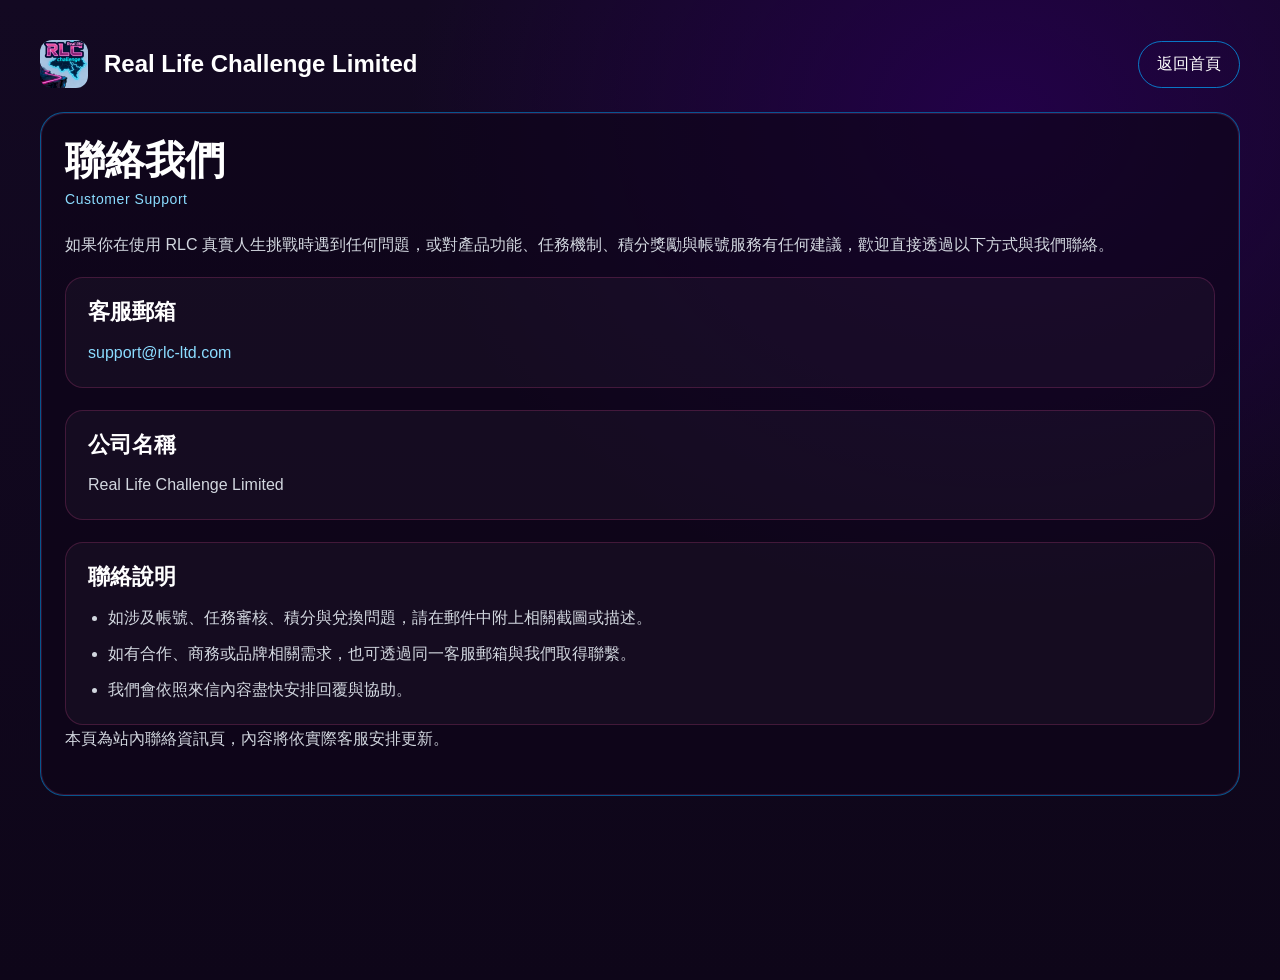
==== contact.html @ 7dcc879f "新增 App 介紹區塊、聯絡我們頁面、法律頁面，全面重構樣式系統與頁面佈局 - 新增 contact.html 獨立聯絡我們頁面（含表單、地址、電話資訊） - 新增 privacy.html 隱私政策" ====
<!doctype html>
<html lang="zh-Hant">
  <head>
    <meta charset="utf-8" />
    <meta name="viewport" content="width=device-width, initial-scale=1" />
    <title>聯絡我們 | Real Life Challenge Limited</title>
    <link rel="stylesheet" href="./legal.css" />
  </head>
  <body>
    <main class="legal-page">
      <div class="legal-shell">
        <header class="legal-header">
          <div class="legal-brand">
            <img src="./assets/logo.png" alt="" />
            <span>Real Life Challenge Limited</span>
          </div>
          <a class="legal-back" href="./index.html">返回首頁</a>
        </header>
        <section class="legal-panel">
          <h1>聯絡我們</h1>
          <div class="legal-meta">Customer Support</div>
          <p>如果你在使用 RLC 真實人生挑戰時遇到任何問題，或對產品功能、任務機制、積分獎勵與帳號服務有任何建議，歡迎直接透過以下方式與我們聯絡。</p>
          <div class="legal-sections">
            <section class="legal-section">
              <h2>客服郵箱</h2>
              <p><a class="contact-link" href="mailto:support@rlc-ltd.com">support@rlc-ltd.com</a></p>
            </section>
            <section class="legal-section">
              <h2>公司名稱</h2>
              <p>Real Life Challenge Limited</p>
            </section>
            <section class="legal-section">
              <h2>聯絡說明</h2>
              <ul>
                <li>如涉及帳號、任務審核、積分與兌換問題，請在郵件中附上相關截圖或描述。</li>
                <li>如有合作、商務或品牌相關需求，也可透過同一客服郵箱與我們取得聯繫。</li>
                <li>我們會依照來信內容盡快安排回覆與協助。</li>
              </ul>
            </section>
          </div>
          <p class="legal-note">本頁為站內聯絡資訊頁，內容將依實際客服安排更新。</p>
        </section>
      </div>
    </main>
  </body>
</html>
---- legal.css ----
html {
  min-height: 100%;
  background: #0e0619;
}

body {
  min-height: 100%;
  margin: 0;
  background:
    radial-gradient(920px 760px at 78% 12%, rgba(36, 0, 76, 0.9), rgba(14, 6, 25, 0) 64%),
    linear-gradient(180deg, #130922 0%, #0e0619 100%);
  color: #fff;
  font-family:
    Inter,
    "PingFang TC",
    "PingFang SC",
    "Microsoft JhengHei",
    "Noto Sans TC",
    Arial,
    sans-serif;
}

.legal-page {
  min-height: 100vh;
  padding: 40px;
}

.legal-shell {
  max-width: 1440px;
  margin: 0 auto;
}

.legal-header {
  display: flex;
  align-items: center;
  justify-content: space-between;
  gap: 24px;
  margin-bottom: 24px;
}

.legal-brand {
  display: flex;
  align-items: center;
  gap: 16px;
}

.legal-brand img {
  width: 48px;
  height: 48px;
  border-radius: 12px;
}

.legal-brand span {
  font-size: 24px;
  font-weight: 700;
}

.legal-back {
  padding: 12px 18px;
  border: 1px solid rgba(0, 168, 255, 0.7);
  border-radius: 999px;
  color: #fff;
  text-decoration: none;
}

.legal-panel {
  padding: 24px;
  border: 1px solid rgba(0, 168, 255, 0.5);
  border-radius: 24px;
  background: rgba(14, 6, 25, 0.66);
  box-shadow: inset 0 0 0 1px rgba(227, 75, 151, 0.18);
}

.legal-panel h1 {
  margin: 0 0 8px;
  font-size: 40px;
  line-height: 1.15;
}

.legal-panel p {
  margin: 0 0 18px;
  color: #d2d7df;
  font-size: 16px;
  line-height: 1.75;
}

.legal-meta {
  margin-bottom: 24px;
  color: #8bdcff;
  font-size: 14px;
  letter-spacing: 0.04em;
}

.legal-sections {
  display: grid;
  gap: 22px;
}

.legal-section {
  padding: 20px 22px;
  border: 1px solid rgba(227, 75, 151, 0.22);
  border-radius: 18px;
  background: rgba(255, 255, 255, 0.03);
}

.legal-section h2 {
  margin: 0 0 12px;
  font-size: 22px;
  line-height: 1.3;
}

.legal-section p:last-child,
.legal-section ul:last-child {
  margin-bottom: 0;
}

.legal-section ul {
  margin: 0;
  padding-left: 20px;
  color: #d2d7df;
  font-size: 16px;
  line-height: 1.75;
}

.legal-section li + li {
  margin-top: 8px;
}

.legal-note {
  color: #9ca8bb;
  font-size: 14px;
}

.contact-link {
  color: #8bdcff;
  text-decoration: none;
}
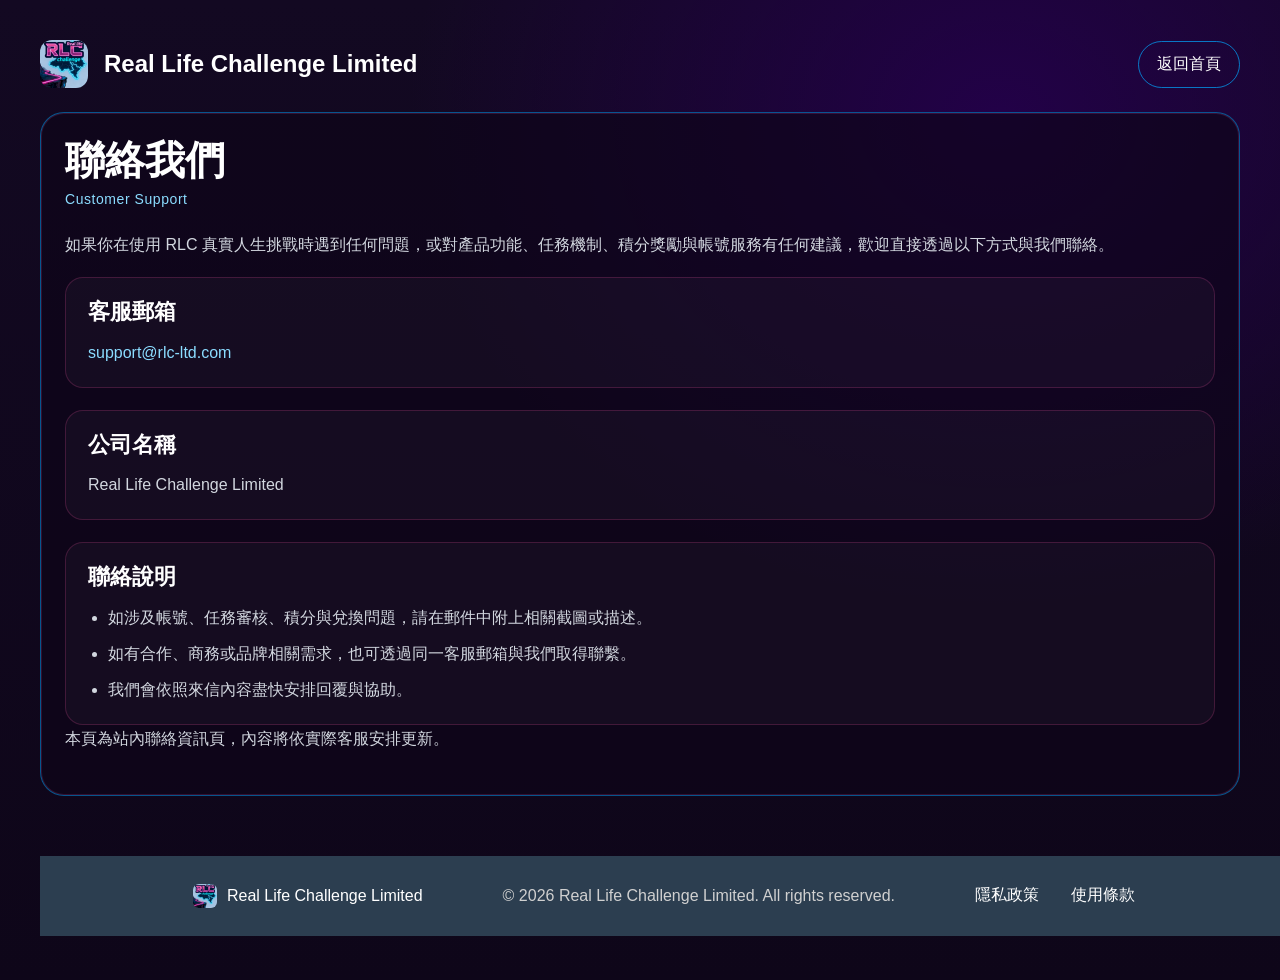
==== commit cecf270e: "在法律頁面底部加入首頁頁尾 contact.html / privacy.html / terms.html 新增 footer，含品牌、版權、隱私政策與使用條款連結。legal.css 新增 foo" ====
--- a/contact.html
+++ b/contact.html
@@ -41,6 +41,17 @@
           <p class="legal-note">本頁為站內聯絡資訊頁，內容將依實際客服安排更新。</p>
         </section>
       </div>
+      <footer class="site-footer">
+        <div class="footer-brand">
+          <img src="./assets/logo.png" alt="" />
+          <span>Real Life Challenge Limited</span>
+        </div>
+        <p>© 2026 Real Life Challenge Limited. All rights reserved.</p>
+        <nav>
+          <a href="./privacy.html">隱私政策</a>
+          <a href="./terms.html">使用條款</a>
+        </nav>
+      </footer>
     </main>
   </body>
 </html>
--- a/legal.css
+++ b/legal.css
@@ -114,7 +114,8 @@
   margin-bottom: 0;
 }
 
-.legal-section ul {
+.legal-section ul,
+.legal-section ol {
   margin: 0;
   padding-left: 20px;
   color: #d2d7df;
@@ -126,6 +127,19 @@
   margin-top: 8px;
 }
 
+.legal-section h3 {
+  margin: 18px 0 12px;
+  font-size: 18px;
+  line-height: 1.45;
+}
+
+.legal-section ol ol,
+.legal-section ul ul,
+.legal-section ul ol,
+.legal-section ol ul {
+  margin-top: 10px;
+}
+
 .legal-note {
   color: #9ca8bb;
   font-size: 14px;
@@ -135,3 +149,62 @@
   color: #8bdcff;
   text-decoration: none;
 }
+
+.site-footer {
+  position: relative;
+  display: flex;
+  align-items: center;
+  justify-content: center;
+  gap: 80px;
+  flex-wrap: wrap;
+  width: 100%;
+  height: 80px;
+  margin-top: 60px;
+  padding: 0 24px;
+  background: #2c3e50;
+}
+
+.footer-brand {
+  display: flex;
+  align-items: center;
+  gap: 10px;
+  font-size: 16px;
+}
+
+.footer-brand img {
+  width: 24px;
+  height: 24px;
+  border-radius: 6px;
+}
+
+.site-footer > p {
+  margin: 0;
+  color: #d0d0d0;
+  font-size: 16px;
+}
+
+.site-footer nav {
+  display: flex;
+  gap: 32px;
+}
+
+.site-footer a {
+  color: #fff;
+  font-size: 16px;
+  text-decoration: none;
+}
+
+@media (max-width: 900px) {
+  .site-footer {
+    flex-direction: column;
+    justify-content: center;
+    gap: 10px;
+    height: auto;
+    padding: 20px 24px;
+    text-align: center;
+  }
+
+  .site-footer nav {
+    gap: 24px;
+  }
+}
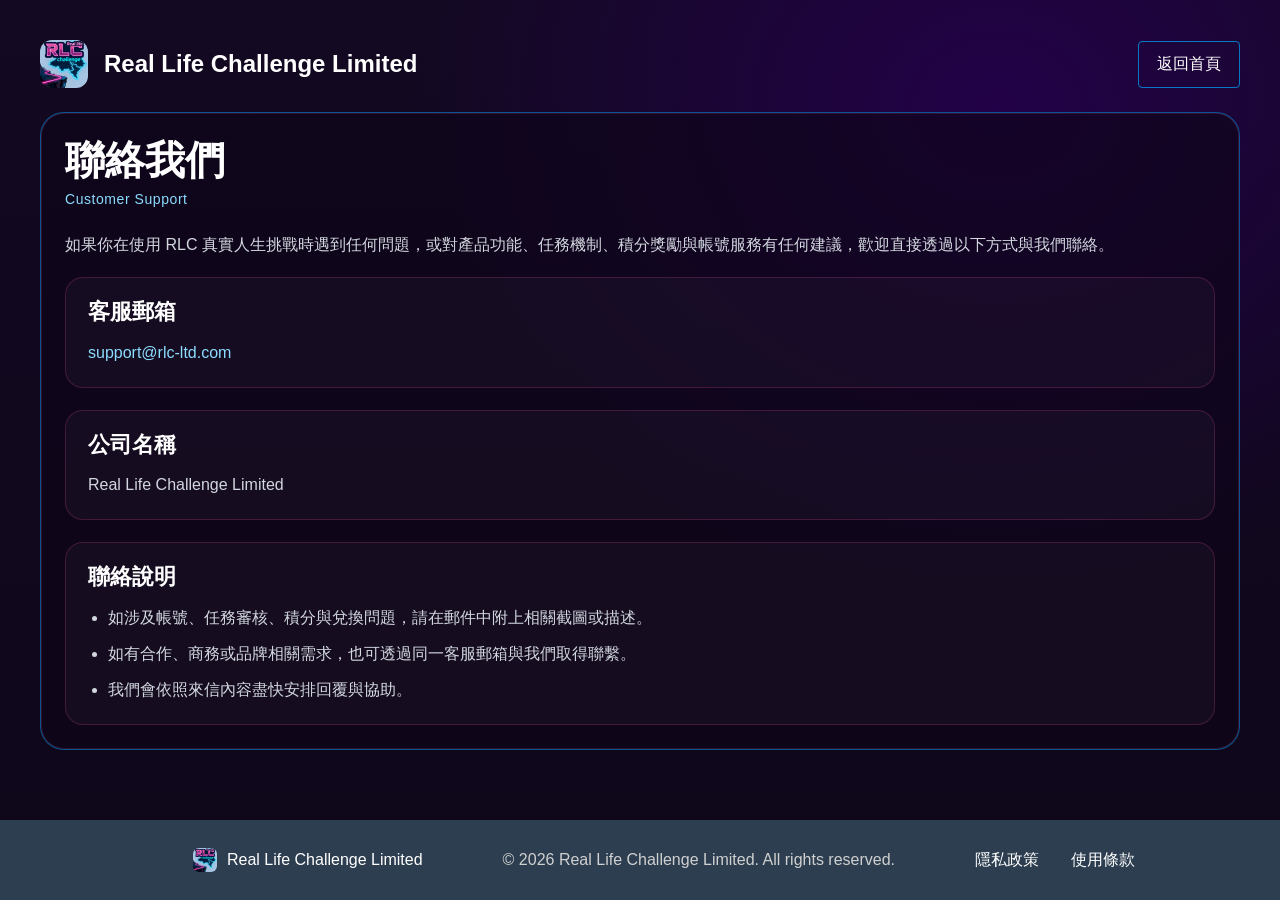
==== commit 89abd801: "移除聯絡我們頁面底部提示文字" ====
--- a/contact.html
+++ b/contact.html
@@ -38,7 +38,7 @@
               </ul>
             </section>
           </div>
-          <p class="legal-note">本頁為站內聯絡資訊頁，內容將依實際客服安排更新。</p>
+
         </section>
       </div>
       <footer class="site-footer">
--- a/legal.css
+++ b/legal.css
@@ -21,13 +21,18 @@
 }
 
 .legal-page {
+  display: flex;
+  flex-direction: column;
   min-height: 100vh;
-  padding: 40px;
 }
 
 .legal-shell {
+  flex: 1;
+  width: 100%;
   max-width: 1440px;
   margin: 0 auto;
+  padding: 40px;
+  box-sizing: border-box;
 }
 
 .legal-header {
@@ -58,7 +63,7 @@
 .legal-back {
   padding: 12px 18px;
   border: 1px solid rgba(0, 168, 255, 0.7);
-  border-radius: 999px;
+  border-radius: 4px;
   color: #fff;
   text-decoration: none;
 }
@@ -151,7 +156,6 @@
 }
 
 .site-footer {
-  position: relative;
   display: flex;
   align-items: center;
   justify-content: center;
@@ -159,7 +163,6 @@
   flex-wrap: wrap;
   width: 100%;
   height: 80px;
-  margin-top: 60px;
   padding: 0 24px;
   background: #2c3e50;
 }
